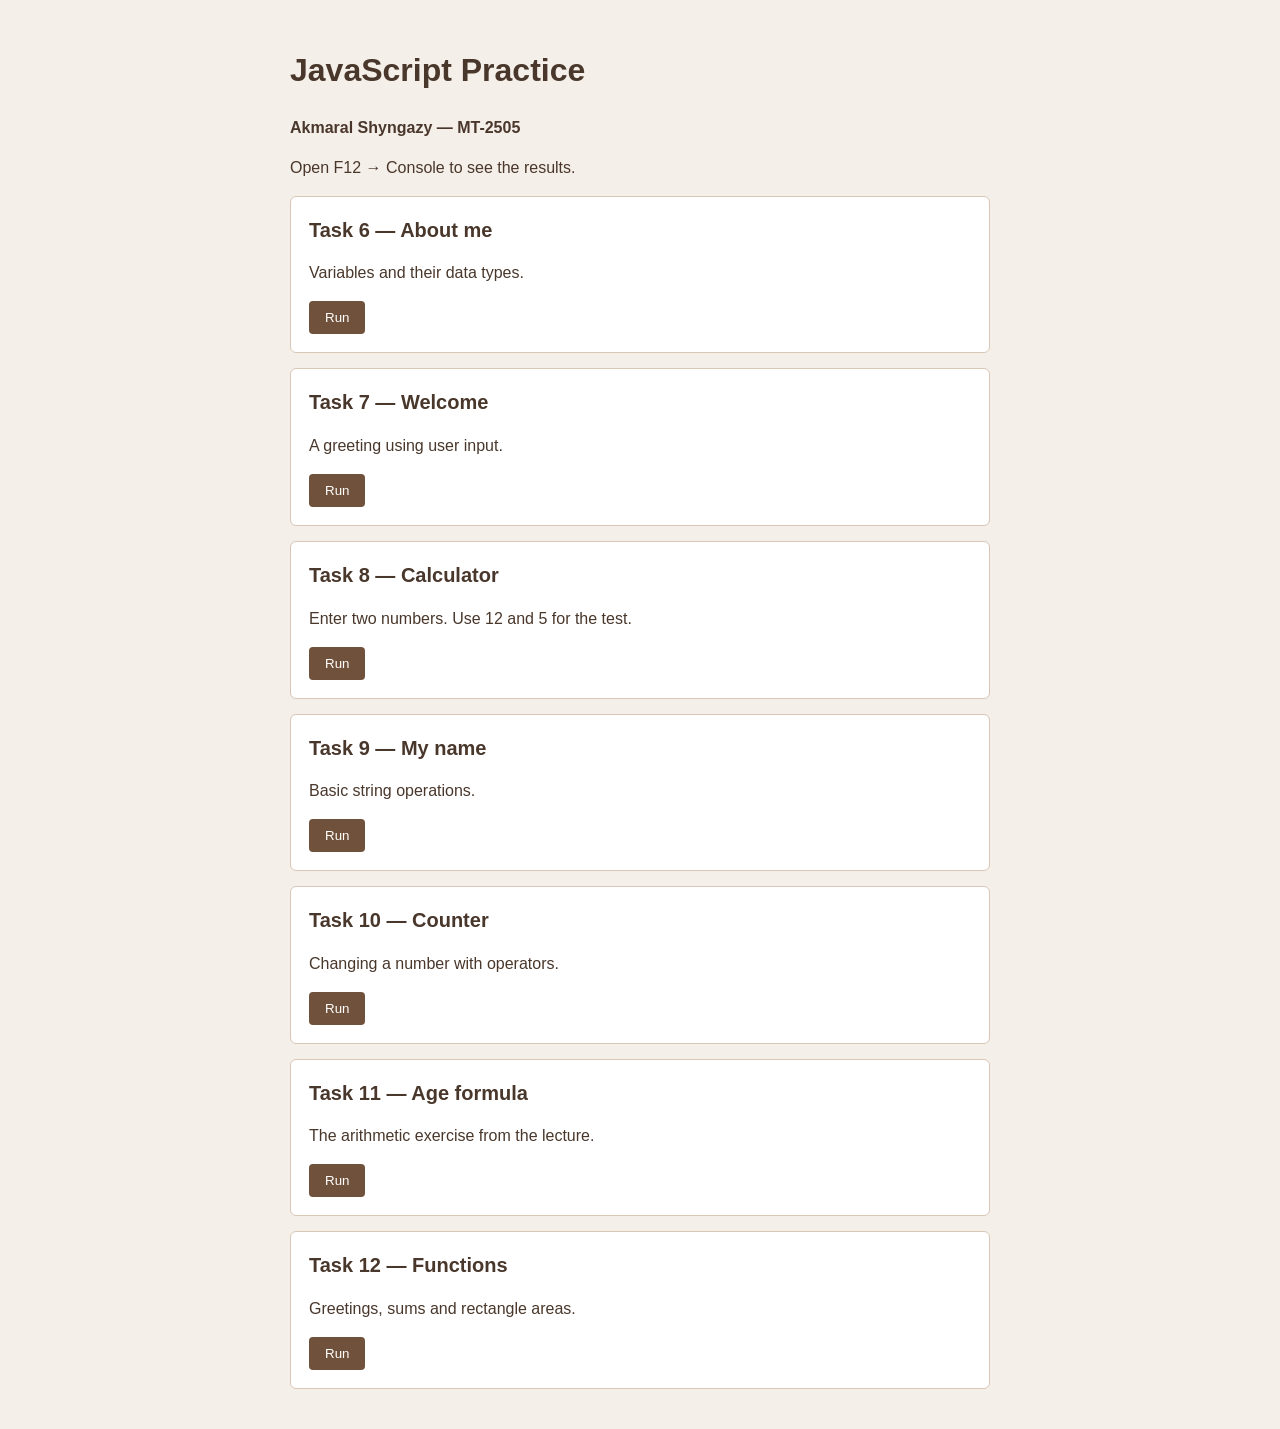
==== individual/Akmaral/index.html @ 48de8b33 "Create index.html" ====
<!DOCTYPE html>
<html lang="en">
<head>
  <meta charset="UTF-8">
  <meta name="viewport" content="width=device-width, initial-scale=1.0">
  <title>Akmaral's JavaScript Practice</title>

  <style>
    body {
      margin: 0;
      padding: 25px;
      font-family: Arial, sans-serif;
      background: #f5efe9;
      color: #49372b;
      line-height: 1.5;
    }

    main {
      max-width: 700px;
      margin: auto;
    }

    section {
      margin-bottom: 15px;
      padding: 18px;
      background: white;
      border: 1px solid #d8c6b6;
      border-radius: 6px;
    }

    h2 {
      margin-top: 0;
      font-size: 20px;
    }

    button {
      padding: 9px 16px;
      background: #70513b;
      color: white;
      border: none;
      border-radius: 4px;
      cursor: pointer;
    }

    button:hover {
      background: #49372b;
    }

    button:focus-visible {
      outline: 3px solid #49372b;
      outline-offset: 3px;
    }
  </style>
</head>
<body>
  <main>
    <h1>JavaScript Practice</h1>
    <p><strong>Akmaral Shyngazy — MT-2505</strong></p>
    <p>Open F12 → Console to see the results.</p>

    <section>
      <h2>Task 6 — About me</h2>
      <p>Variables and their data types.</p>
      <button type="button" onclick="showPersonalInfo()">Run</button>
    </section>

    <section>
      <h2>Task 7 — Welcome</h2>
      <p>A greeting using user input.</p>
      <button type="button" onclick="showGreeting()">Run</button>
    </section>

    <section>
      <h2>Task 8 — Calculator</h2>
      <p>Enter two numbers. Use 12 and 5 for the test.</p>
      <button type="button" onclick="runCalculator()">Run</button>
    </section>

    <section>
      <h2>Task 9 — My name</h2>
      <p>Basic string operations.</p>
      <button type="button" onclick="exploreStrings()">Run</button>
    </section>

    <section>
      <h2>Task 10 — Counter</h2>
      <p>Changing a number with operators.</p>
      <button type="button" onclick="changeCounter()">Run</button>
    </section>

    <section>
      <h2>Task 11 — Age formula</h2>
      <p>The arithmetic exercise from the lecture.</p>
      <button type="button" onclick="calculateAges()">Run</button>
    </section>

    <section>
      <h2>Task 12 — Functions</h2>
      <p>Greetings, sums and rectangle areas.</p>
      <button type="button" onclick="testFunctions()">Run</button>
    </section>
  </main>

  <script>
    function showPersonalInfo() {
      console.log("TASK 6: PERSONAL INFORMATION");

      const studentName = "Akmaral Shyngazy";
      const age = 19;
      const isStudent = true;
      let favouriteColour = "brown";

      console.log("Name: " + studentName);
      console.log("Name type: " + typeof studentName);

      console.log("Age: " + age);
      console.log("Age type: " + typeof age);

      console.log("Student: " + isStudent);
      console.log("Student type: " + typeof isStudent);

      console.log("Favourite colour: " + favouriteColour);
      console.log("Colour type: " + typeof favouriteColour);

      favouriteColour = "beige";
      console.log("Colour after reassignment: " + favouriteColour);

      console.log(
        "I use const when a variable is not reassigned. " +
        "I use let when its value needs to change."
      );
    }

    function showGreeting() {
      console.log("TASK 7: GREETING");

      const visitor = prompt("What is your name?");

      if (visitor === null) {
        console.log("The greeting was cancelled.");
        return;
      }

      alert("Welcome, " + visitor + "!");

      const name = "Akmaral Shyngazy";
      const group = "MT-2505";
      const introduction = "Hello! I am " + name +
        " from group " + group + ".";

      console.log(introduction);
    }

    function runCalculator() {
      console.log("TASK 8: CALCULATOR");

      const firstInput = prompt("Enter the first number:");
      const secondInput = prompt("Enter the second number:");

      if (firstInput === null || secondInput === null) {
        console.log("Calculation cancelled.");
        return;
      }

      const firstNumber = Number(firstInput);
      const secondNumber = Number(secondInput);

      if (
        firstInput.trim() === "" ||
        secondInput.trim() === "" ||
        !Number.isFinite(firstNumber) ||
        !Number.isFinite(secondNumber)
      ) {
        console.log("Please enter two valid numbers.");
        return;
      }

      if (secondNumber === 0) {
        console.log("The second number must not be zero.");
        return;
      }

      const sum = firstNumber + secondNumber;
      const difference = firstNumber - secondNumber;
      const product = firstNumber * secondNumber;
      const quotient = firstNumber / secondNumber;
      const remainder = firstNumber % secondNumber;

      console.log("Sum = " + sum);
      console.log("Difference = " + difference);
      console.log("Product = " + product);
      console.log("Quotient = " + quotient);
      console.log("Remainder = " + remainder);

      console.log('"12" + "5" = ' + ("12" + "5"));
      console.log(
        'Number("12") + Number("5") = ' +
        (Number("12") + Number("5"))
      );

      console.log(
        "Strings are joined together. Converted numbers are added."
      );
    }

    function exploreStrings() {
      console.log("TASK 9: STRINGS");

      const name = "Akmaral Shyngazy";

      const nameLength = name.length;
      const capitalName = name.toUpperCase();
      const smallName = name.toLowerCase();
      const beginning = name.slice(0, 3);

      console.log("Original name: " + name);
      console.log("Number of characters: " + nameLength);
      console.log("Uppercase: " + capitalName);
      console.log("Lowercase: " + smallName);
      console.log("First three characters: " + beginning);

      const firstSentencePart = "My favourite colour";
      const secondSentencePart = "is brown.";

      console.log(firstSentencePart + " " + secondSentencePart);

      console.log(
        "length is a property, so it has no parentheses. " +
        "toUpperCase(), toLowerCase() and slice() are methods."
      );
    }

    function changeCounter() {
      console.log("TASK 10: COUNTER");

      let counter = 10;
      console.log("Initial value: " + counter);

      counter++;
      console.log("After ++: " + counter + " — added 1");

      counter--;
      console.log("After --: " + counter + " — subtracted 1");

      counter += 5;
      console.log("After += 5: " + counter + " — added 5");

      counter -= 3;
      console.log("After -= 3: " + counter + " — subtracted 3");

      counter *= 2;
      console.log("After *= 2: " + counter + " — multiplied by 2");

      counter /= 4;
      console.log("After /= 4: " + counter + " — divided by 4");
    }

    function calculateAges() {
      console.log("TASK 11: AGE FORMULA");

      let dogAge = 2;
      let humanAge = (dogAge - 2) * 4 + 21;

      console.log(
        "For dog age " + dogAge +
        ", the calculated human age is " + humanAge + "."
      );

      dogAge = 5;
      humanAge = (dogAge - 2) * 4 + 21;

      console.log(
        "For dog age " + dogAge +
        ", the calculated human age is " + humanAge + "."
      );

      console.log("The formula is used as an arithmetic exercise.");
    }

    function greetUser(name) {
      console.log("Welcome, " + name + "!");
    }

    function calculateSum(a, b) {
      return a + b;
    }

    function calculateRectangleArea(width, height) {
      return width * height;
    }

    function testFunctions() {
      console.log("TASK 12: FUNCTIONS");

      greetUser("Akmaral");
      greetUser("Yerzhan");

      const firstSum = calculateSum(6, 9);
      const secondSum = calculateSum(14, 3);

      console.log("6 + 9 = " + firstSum);
      console.log("14 + 3 = " + secondSum);

      const firstArea = calculateRectangleArea(7, 3);
      const secondArea = calculateRectangleArea(5, 8);

      console.log("Area of a 7 by 3 rectangle: " + firstArea);
      console.log("Area of a 5 by 8 rectangle: " + secondArea);

      console.log(
        "Parameters are the names in a function definition."
      );
      console.log(
        "Arguments are the values supplied when calling a function."
      );
      console.log(
        "return gives a result back to the caller."
      );
    }
  </script>
</body>
</html>
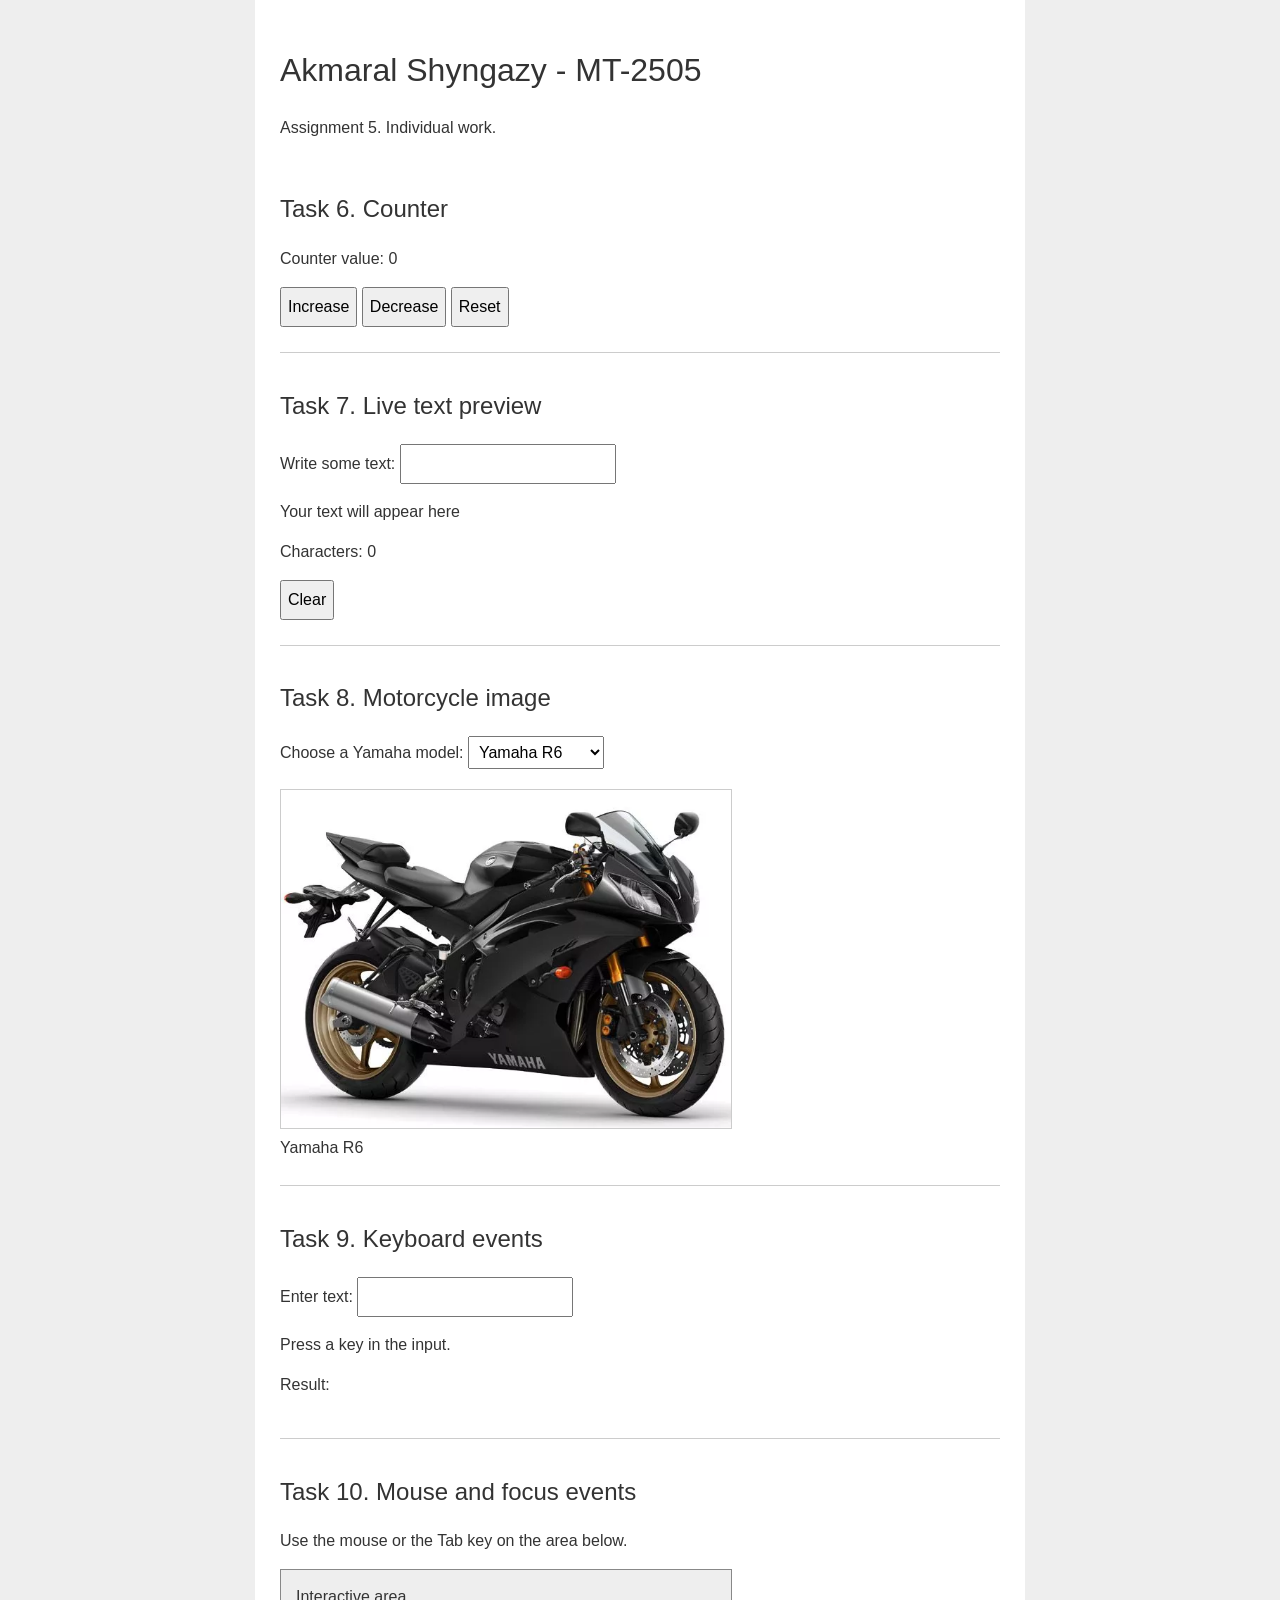
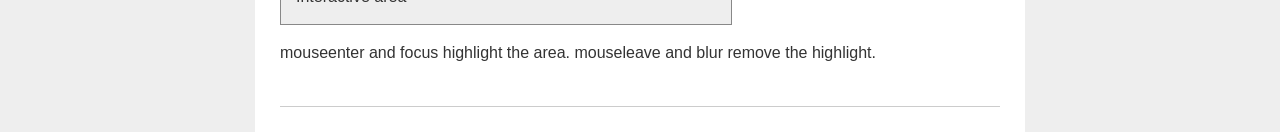
==== commit 1d6f5f95: "Add Akmaral Assignment 5 Part 2" ====
--- a/individual/Akmaral/index.html
+++ b/individual/Akmaral/index.html
@@ -3,320 +3,63 @@
 <head>
   <meta charset="UTF-8">
   <meta name="viewport" content="width=device-width, initial-scale=1.0">
-  <title>Akmaral's JavaScript Practice</title>
-
-  <style>
-    body {
-      margin: 0;
-      padding: 25px;
-      font-family: Arial, sans-serif;
-      background: #f5efe9;
-      color: #49372b;
-      line-height: 1.5;
-    }
-
-    main {
-      max-width: 700px;
-      margin: auto;
-    }
-
-    section {
-      margin-bottom: 15px;
-      padding: 18px;
-      background: white;
-      border: 1px solid #d8c6b6;
-      border-radius: 6px;
-    }
-
-    h2 {
-      margin-top: 0;
-      font-size: 20px;
-    }
-
-    button {
-      padding: 9px 16px;
-      background: #70513b;
-      color: white;
-      border: none;
-      border-radius: 4px;
-      cursor: pointer;
-    }
-
-    button:hover {
-      background: #49372b;
-    }
-
-    button:focus-visible {
-      outline: 3px solid #49372b;
-      outline-offset: 3px;
-    }
-  </style>
+  <title>Akmaral Part 2</title>
+  <link rel="stylesheet" href="style.css">
+  <script src="script.js" defer></script>
 </head>
 <body>
   <main>
-    <h1>JavaScript Practice</h1>
-    <p><strong>Akmaral Shyngazy — MT-2505</strong></p>
-    <p>Open F12 → Console to see the results.</p>
+    <h1>Akmaral Shyngazy - MT-2505</h1>
+    <p>Assignment 5. Individual work.</p>
 
     <section>
-      <h2>Task 6 — About me</h2>
-      <p>Variables and their data types.</p>
-      <button type="button" onclick="showPersonalInfo()">Run</button>
+      <h2>Task 6. Counter</h2>
+      <p>Counter value: <span id="counter-value">0</span></p>
+      <button id="increase-button" type="button">Increase</button>
+      <button id="decrease-button" type="button">Decrease</button>
+      <button id="reset-button" type="button">Reset</button>
     </section>
 
     <section>
-      <h2>Task 7 — Welcome</h2>
-      <p>A greeting using user input.</p>
-      <button type="button" onclick="showGreeting()">Run</button>
+      <h2>Task 7. Live text preview</h2>
+      <label for="preview-input">Write some text:</label>
+      <input id="preview-input" type="text">
+      <p id="preview-text">Your text will appear here</p>
+      <p>Characters: <span id="character-count">0</span></p>
+      <button id="clear-preview" type="button">Clear</button>
     </section>
 
     <section>
-      <h2>Task 8 — Calculator</h2>
-      <p>Enter two numbers. Use 12 and 5 for the test.</p>
-      <button type="button" onclick="runCalculator()">Run</button>
+      <h2>Task 8. Motorcycle image</h2>
+      <label for="image-select">Choose a Yamaha model:</label>
+      <select id="image-select">
+        <option value="r6">Yamaha R6</option>
+        <option value="r7">Yamaha R7</option>
+        <option value="r125">Yamaha R125</option>
+      </select>
+
+      <figure>
+        <img id="selected-image" src="images/yamaha-r6.png" alt="Black Yamaha R6 motorcycle">
+        <figcaption id="image-caption">Yamaha R6</figcaption>
+      </figure>
     </section>
 
     <section>
-      <h2>Task 9 — My name</h2>
-      <p>Basic string operations.</p>
-      <button type="button" onclick="exploreStrings()">Run</button>
+      <h2>Task 9. Keyboard events</h2>
+      <label for="keyboard-input">Enter text:</label>
+      <input id="keyboard-input" type="text">
+      <p id="keyboard-status">Press a key in the input.</p>
+      <p>Result: <span id="keyboard-result"></span></p>
     </section>
 
     <section>
-      <h2>Task 10 — Counter</h2>
-      <p>Changing a number with operators.</p>
-      <button type="button" onclick="changeCounter()">Run</button>
-    </section>
-
-    <section>
-      <h2>Task 11 — Age formula</h2>
-      <p>The arithmetic exercise from the lecture.</p>
-      <button type="button" onclick="calculateAges()">Run</button>
-    </section>
-
-    <section>
-      <h2>Task 12 — Functions</h2>
-      <p>Greetings, sums and rectangle areas.</p>
-      <button type="button" onclick="testFunctions()">Run</button>
+      <h2>Task 10. Mouse and focus events</h2>
+      <p>Use the mouse or the Tab key on the area below.</p>
+      <div id="event-card" class="event-card" tabindex="0">
+        Interactive area
+      </div>
+      <p id="event-instruction">mouseenter and focus highlight the area. mouseleave and blur remove the highlight.</p>
     </section>
   </main>
-
-  <script>
-    function showPersonalInfo() {
-      console.log("TASK 6: PERSONAL INFORMATION");
-
-      const studentName = "Akmaral Shyngazy";
-      const age = 19;
-      const isStudent = true;
-      let favouriteColour = "brown";
-
-      console.log("Name: " + studentName);
-      console.log("Name type: " + typeof studentName);
-
-      console.log("Age: " + age);
-      console.log("Age type: " + typeof age);
-
-      console.log("Student: " + isStudent);
-      console.log("Student type: " + typeof isStudent);
-
-      console.log("Favourite colour: " + favouriteColour);
-      console.log("Colour type: " + typeof favouriteColour);
-
-      favouriteColour = "beige";
-      console.log("Colour after reassignment: " + favouriteColour);
-
-      console.log(
-        "I use const when a variable is not reassigned. " +
-        "I use let when its value needs to change."
-      );
-    }
-
-    function showGreeting() {
-      console.log("TASK 7: GREETING");
-
-      const visitor = prompt("What is your name?");
-
-      if (visitor === null) {
-        console.log("The greeting was cancelled.");
-        return;
-      }
-
-      alert("Welcome, " + visitor + "!");
-
-      const name = "Akmaral Shyngazy";
-      const group = "MT-2505";
-      const introduction = "Hello! I am " + name +
-        " from group " + group + ".";
-
-      console.log(introduction);
-    }
-
-    function runCalculator() {
-      console.log("TASK 8: CALCULATOR");
-
-      const firstInput = prompt("Enter the first number:");
-      const secondInput = prompt("Enter the second number:");
-
-      if (firstInput === null || secondInput === null) {
-        console.log("Calculation cancelled.");
-        return;
-      }
-
-      const firstNumber = Number(firstInput);
-      const secondNumber = Number(secondInput);
-
-      if (
-        firstInput.trim() === "" ||
-        secondInput.trim() === "" ||
-        !Number.isFinite(firstNumber) ||
-        !Number.isFinite(secondNumber)
-      ) {
-        console.log("Please enter two valid numbers.");
-        return;
-      }
-
-      if (secondNumber === 0) {
-        console.log("The second number must not be zero.");
-        return;
-      }
-
-      const sum = firstNumber + secondNumber;
-      const difference = firstNumber - secondNumber;
-      const product = firstNumber * secondNumber;
-      const quotient = firstNumber / secondNumber;
-      const remainder = firstNumber % secondNumber;
-
-      console.log("Sum = " + sum);
-      console.log("Difference = " + difference);
-      console.log("Product = " + product);
-      console.log("Quotient = " + quotient);
-      console.log("Remainder = " + remainder);
-
-      console.log('"12" + "5" = ' + ("12" + "5"));
-      console.log(
-        'Number("12") + Number("5") = ' +
-        (Number("12") + Number("5"))
-      );
-
-      console.log(
-        "Strings are joined together. Converted numbers are added."
-      );
-    }
-
-    function exploreStrings() {
-      console.log("TASK 9: STRINGS");
-
-      const name = "Akmaral Shyngazy";
-
-      const nameLength = name.length;
-      const capitalName = name.toUpperCase();
-      const smallName = name.toLowerCase();
-      const beginning = name.slice(0, 3);
-
-      console.log("Original name: " + name);
-      console.log("Number of characters: " + nameLength);
-      console.log("Uppercase: " + capitalName);
-      console.log("Lowercase: " + smallName);
-      console.log("First three characters: " + beginning);
-
-      const firstSentencePart = "My favourite colour";
-      const secondSentencePart = "is brown.";
-
-      console.log(firstSentencePart + " " + secondSentencePart);
-
-      console.log(
-        "length is a property, so it has no parentheses. " +
-        "toUpperCase(), toLowerCase() and slice() are methods."
-      );
-    }
-
-    function changeCounter() {
-      console.log("TASK 10: COUNTER");
-
-      let counter = 10;
-      console.log("Initial value: " + counter);
-
-      counter++;
-      console.log("After ++: " + counter + " — added 1");
-
-      counter--;
-      console.log("After --: " + counter + " — subtracted 1");
-
-      counter += 5;
-      console.log("After += 5: " + counter + " — added 5");
-
-      counter -= 3;
-      console.log("After -= 3: " + counter + " — subtracted 3");
-
-      counter *= 2;
-      console.log("After *= 2: " + counter + " — multiplied by 2");
-
-      counter /= 4;
-      console.log("After /= 4: " + counter + " — divided by 4");
-    }
-
-    function calculateAges() {
-      console.log("TASK 11: AGE FORMULA");
-
-      let dogAge = 2;
-      let humanAge = (dogAge - 2) * 4 + 21;
-
-      console.log(
-        "For dog age " + dogAge +
-        ", the calculated human age is " + humanAge + "."
-      );
-
-      dogAge = 5;
-      humanAge = (dogAge - 2) * 4 + 21;
-
-      console.log(
-        "For dog age " + dogAge +
-        ", the calculated human age is " + humanAge + "."
-      );
-
-      console.log("The formula is used as an arithmetic exercise.");
-    }
-
-    function greetUser(name) {
-      console.log("Welcome, " + name + "!");
-    }
-
-    function calculateSum(a, b) {
-      return a + b;
-    }
-
-    function calculateRectangleArea(width, height) {
-      return width * height;
-    }
-
-    function testFunctions() {
-      console.log("TASK 12: FUNCTIONS");
-
-      greetUser("Akmaral");
-      greetUser("Yerzhan");
-
-      const firstSum = calculateSum(6, 9);
-      const secondSum = calculateSum(14, 3);
-
-      console.log("6 + 9 = " + firstSum);
-      console.log("14 + 3 = " + secondSum);
-
-      const firstArea = calculateRectangleArea(7, 3);
-      const secondArea = calculateRectangleArea(5, 8);
-
-      console.log("Area of a 7 by 3 rectangle: " + firstArea);
-      console.log("Area of a 5 by 8 rectangle: " + secondArea);
-
-      console.log(
-        "Parameters are the names in a function definition."
-      );
-      console.log(
-        "Arguments are the values supplied when calling a function."
-      );
-      console.log(
-        "return gives a result back to the caller."
-      );
-    }
-  </script>
 </body>
-</html>+</html>
--- a/individual/Akmaral/style.css
+++ b/individual/Akmaral/style.css
@@ -0,0 +1,55 @@
+* {
+  font-weight: normal;
+}
+
+body {
+  margin: 0;
+  color: #333333;
+  background-color: #eeeeee;
+  font-family: Arial, sans-serif;
+  line-height: 1.5;
+}
+
+main {
+  max-width: 720px;
+  margin: 0 auto;
+  padding: 25px;
+  background-color: white;
+}
+
+section {
+  padding: 15px 0 25px;
+  border-bottom: 1px solid #cccccc;
+}
+
+input,
+select,
+button {
+  padding: 6px;
+  font: inherit;
+}
+
+figure {
+  margin: 20px 0 0;
+}
+
+#selected-image {
+  width: 450px;
+  max-width: 100%;
+  border: 1px solid #cccccc;
+}
+
+.event-card {
+  max-width: 420px;
+  padding: 15px;
+  background-color: #eeeeee;
+  border: 1px solid #888888;
+}
+
+.event-card.highlight {
+  background-color: #cfe8ff;
+}
+
+.event-card:focus {
+  outline: 2px solid #3977a8;
+}
